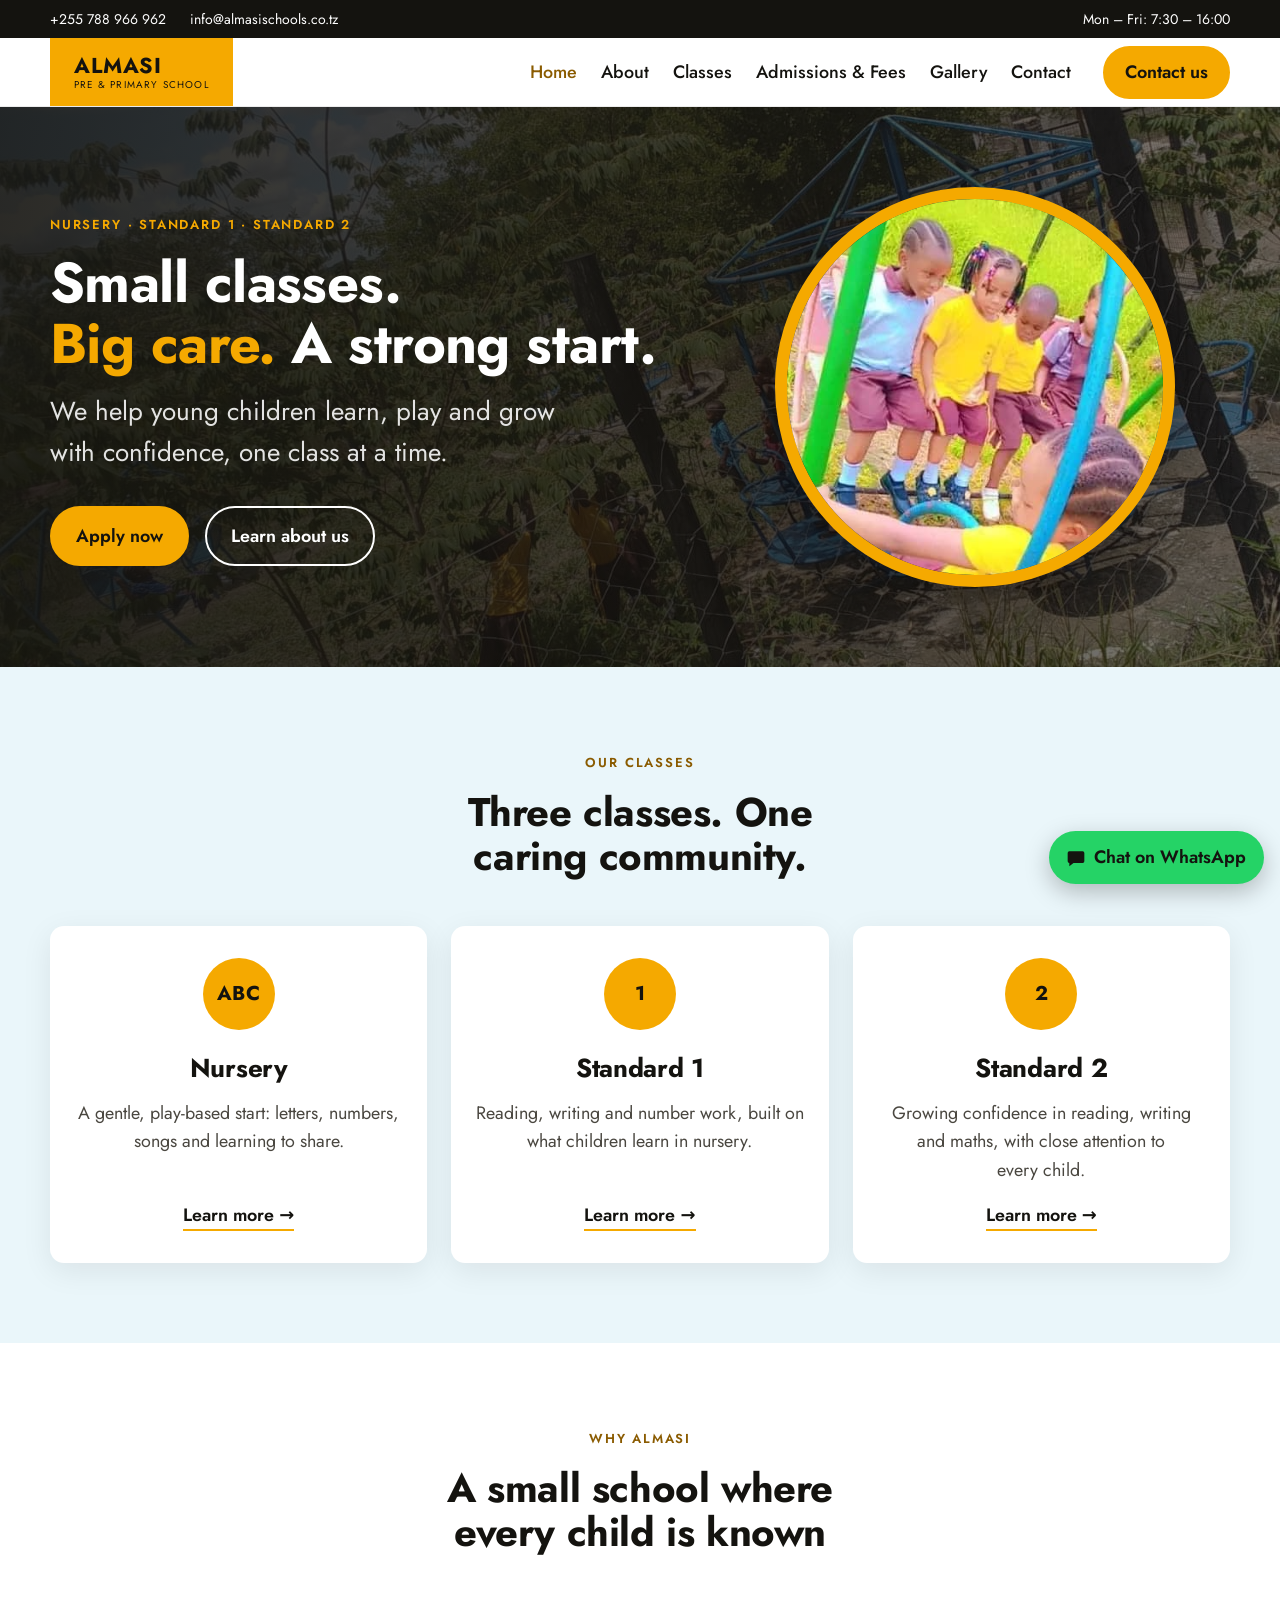
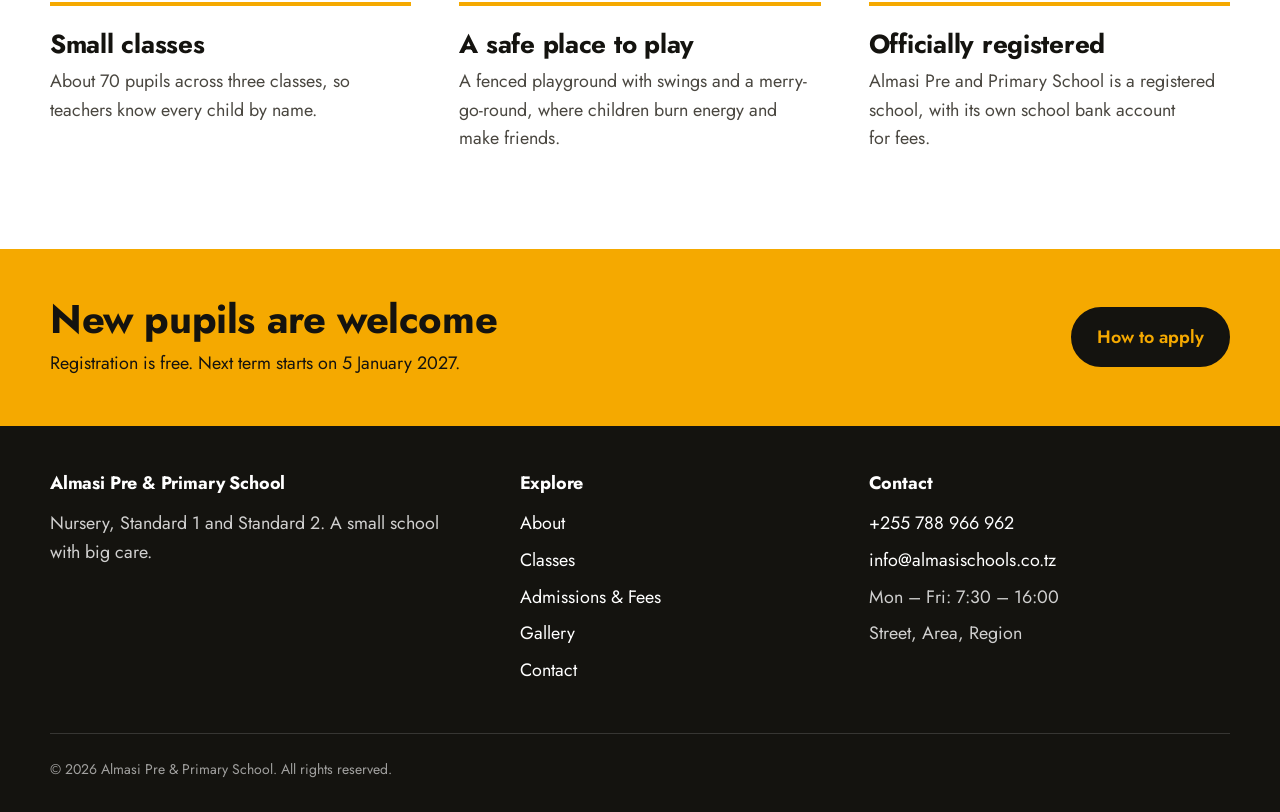
==== index.html @ e77868cb "Initial commit - Almasi Pre and Primary School website" ====
<!doctype html>
<html lang="en">
<head>
  <meta charset="utf-8">
  <meta name="viewport" content="width=device-width, initial-scale=1">
  <title>Almasi Pre &amp; Primary School | Nursery, Standard 1 and Standard 2</title>
  <meta name="description" content="Almasi Pre and Primary School: a small school with big care. Nursery, Standard 1 and Standard 2.">
  <link rel="preconnect" href="https://fonts.googleapis.com">
  <link rel="preconnect" href="https://fonts.gstatic.com" crossorigin>
  <link href="https://fonts.googleapis.com/css2?family=Jost:wght@400;500;600;700&display=swap" rel="stylesheet">
  <link rel="stylesheet" href="css/tokens.css">
  <link rel="stylesheet" href="css/base.css">
  <link rel="stylesheet" href="css/header.css">
  <link rel="stylesheet" href="css/hero.css">
  <link rel="stylesheet" href="css/sections.css">
  <link rel="stylesheet" href="css/footer.css">
  <script src="js/main.js" defer></script>
</head>
<body>
  <a class="skip" href="#main">Skip to content</a>

  <!-- TODO: replace placeholder phone, email and hours with real ones -->
  <div class="topbar">
    <div class="container">
      <div class="topbar__group">
        <a href="tel:+255788966962">+255 788 966 962</a>
        <a href="mailto:info@almasischools.co.tz">info@almasischools.co.tz</a>
      </div>
      <span>Mon – Fri: 7:30 – 16:00</span>
    </div>
  </div>

  <header class="site-header">
    <div class="container">
      <a class="brand" href="index.html" aria-label="Almasi Pre and Primary School, home">
        <strong>ALMASI</strong><span>Pre &amp; Primary School</span>
      </a>
      <button class="nav-toggle" aria-expanded="false" aria-controls="site-nav">Menu</button>
      <nav class="site-nav" id="site-nav" data-open="false" aria-label="Main">
        <ul>
          <li><a class="nav-link" href="index.html" aria-current="page">Home</a></li>
          <li><a class="nav-link" href="about.html">About</a></li>
          <li><a class="nav-link" href="classes.html">Classes</a></li>
          <li><a class="nav-link" href="admissions.html">Admissions &amp; Fees</a></li>
          <li><a class="nav-link" href="gallery.html">Gallery</a></li>
          <li><a class="nav-link" href="contact.html">Contact</a></li>
        </ul>
        <a class="btn" href="contact.html">Contact us</a>
      </nav>
    </div>
  </header>

  <main id="main">
    <section class="hero">
      <div class="container hero__grid">
        <div class="hero__copy">
          <span class="eyebrow">Nursery · Standard 1 · Standard 2</span>
          <h1>Small classes. <em>Big care.</em> A&nbsp;strong&nbsp;start.</h1>          <p class="hero__lead">We help young children learn, play and grow with confidence, one class at a time.</p>
          <div class="hero__actions">
            <a class="btn" href="admissions.html">Apply now</a>
            <a class="btn btn--ghost" href="about.html">Learn about us</a>
          </div>
        </div>
        <div class="hero__photo">
          <img src="img/hero.jpg" width="440" height="863" alt="Almasi pupils playing together on a swing in the school playground">
        </div>
      </div>
    </section>

    <!-- TODO: placeholder copy. Confirm with the school before launch -->
    <section class="section section--tint" aria-labelledby="classes-title">
      <div class="container">
        <div class="section__head">
          <span class="eyebrow">Our classes</span>
          <h2 id="classes-title">Three classes. One caring community.</h2>
        </div>
        <div class="cards">
          <article class="card">
            <div class="card__badge" aria-hidden="true">ABC</div>
            <h3>Nursery</h3>
            <p>A gentle, play-based start: letters, numbers, songs and learning to share.</p>
            <a class="card__link" href="classes.html#nursery">Learn more &rarr;</a>
          </article>
          <article class="card">
            <div class="card__badge" aria-hidden="true">1</div>
            <h3>Standard 1</h3>
            <p>Reading, writing and number work, built on what children learn in nursery.</p>
            <a class="card__link" href="classes.html#standard-1">Learn more &rarr;</a>
          </article>
          <article class="card">
            <div class="card__badge" aria-hidden="true">2</div>
            <h3>Standard 2</h3>
            <p>Growing confidence in reading, writing and maths, with close attention to every child.</p>
            <a class="card__link" href="classes.html#standard-2">Learn more &rarr;</a>
          </article>
        </div>
      </div>
    </section>

    <!-- TODO: confirm pupil numbers; add registration number -->
    <section class="section" aria-labelledby="why-title">
      <div class="container">
        <div class="section__head">
          <span class="eyebrow">Why Almasi</span>
          <h2 id="why-title">A small school where every child is known</h2>
        </div>
        <div class="features">
          <div class="feature">
            <h3>Small classes</h3>
            <p>About 70 pupils across three classes, so teachers know every child by name.</p>
          </div>
          <div class="feature">
            <h3>A safe place to play</h3>
            <p>A fenced playground with swings and a merry-go-round, where children burn energy and make friends.</p>
          </div>
          <div class="feature">
            <h3>Officially registered</h3>
            <p>Almasi Pre and Primary School is a registered school, with its own school bank account for fees.</p>
          </div>
        </div>
      </div>
    </section>

    <section class="band" aria-labelledby="apply-title">
      <div class="container">
        <div>
                    <h2 id="apply-title">New pupils are welcome</h2>
          <p>Registration is free. Next term starts on 5 January 2027.</p>
        </div>
        <a class="btn" href="admissions.html">How to apply</a>
      </div>
    </section>
  </main>

  <!-- TODO: replace placeholder phone, email, address and WhatsApp number -->
  <footer class="site-footer">
    <div class="container">
      <div class="footer__grid">
        <div>
          <h3>Almasi Pre &amp; Primary School</h3>
          <p>Nursery, Standard 1 and Standard 2. A small school with big care.</p>
        </div>
        <div>
          <h3>Explore</h3>
          <ul class="footer__list">
            <li><a href="about.html">About</a></li>
            <li><a href="classes.html">Classes</a></li>
            <li><a href="admissions.html">Admissions &amp; Fees</a></li>
            <li><a href="gallery.html">Gallery</a></li>
            <li><a href="contact.html">Contact</a></li>
          </ul>
        </div>
        <div>
          <h3>Contact</h3>
          <ul class="footer__list">
            <li><a href="tel:+255788966962">+255 788 966 962</a></li>
            <li><a href="mailto:info@almasischools.co.tz">info@almasischools.co.tz</a></li>
            <li>Mon – Fri: 7:30 – 16:00</li>
            <li>Street, Area, Region</li>
          </ul>
        </div>
      </div>
      <div class="footer__legal">
        <p>&copy; 2026 Almasi Pre &amp; Primary School. All rights reserved.</p>
      </div>
    </div>
  </footer>

  <a class="whatsapp" href="https://wa.me/255788966962?text=Hello%20Almasi%20Pre%20%26%20Primary%20School%2C%20I%20would%20like%20to%20ask%20about%20admission." aria-label="Chat with us on WhatsApp">
    <svg viewBox="0 0 24 24" width="20" height="20" aria-hidden="true"><path fill="currentColor" d="M4 4h16a2 2 0 0 1 2 2v10a2 2 0 0 1-2 2H9l-5 4v-4H4a2 2 0 0 1-2-2V6a2 2 0 0 1 2-2z"/></svg>
    <span class="whatsapp__label">Chat on WhatsApp</span>
  </a>
</body>
</html>
---- css/tokens.css ----
:root {
  /* brand: from the uniform and the building */
  --yellow: #F5A900;
  --yellow-soft: #FFF4D6;
  --ink: #14130F;
  --ink-soft: #4A4740;
  --sky: #9ED8E6;
  --sky-soft: #EAF6FA;
  --paper: #FFFFFF;
  --amber-dark: #8A5B00; /* readable amber for text links on white */

  /* type */
  --font: "Jost", system-ui, -apple-system, "Segoe UI", Roboto, sans-serif;
  --step-0: clamp(1rem, 0.96rem + 0.2vw, 1.125rem);
  --step-1: clamp(1.25rem, 1.1rem + 0.7vw, 1.625rem);
  --step-2: clamp(1.625rem, 1.3rem + 1.5vw, 2.5rem);
  --step-3: clamp(2.25rem, 1.6rem + 2.4vw, 3.5rem);
  /* space (4px base) */
  --s-1: 0.25rem;
  --s-2: 0.5rem;
  --s-3: 1rem;
  --s-4: 1.5rem;
  --s-5: 2rem;
  --s-6: 3rem;
  --s-7: 5rem;
  --s-8: 7rem;

  /* shape */
  --radius: 14px;
  --radius-pill: 999px;
  --shadow: 0 8px 30px rgba(20, 19, 15, 0.08);
  --container: 1180px;
}
---- css/base.css ----
*, *::before, *::after { box-sizing: border-box; }

html { -webkit-text-size-adjust: 100%; scroll-behavior: smooth; }

body {
  margin: 0;
  font-family: var(--font);
  font-size: var(--step-0);
  line-height: 1.6;
  color: var(--ink);
  background: var(--paper);
}

img, svg, video { display: block; max-width: 100%; height: auto; }

h1, h2, h3 { line-height: 1.1; font-weight: 700; margin: 0 0 var(--s-3); letter-spacing: -0.01em; }
h1 { font-size: var(--step-3); }
h2 { font-size: var(--step-2); }
h3 { font-size: var(--step-1); }

p { margin: 0 0 var(--s-3); color: var(--ink-soft); }
a { color: var(--amber-dark); }

.container { width: min(100% - 2rem, var(--container)); margin-inline: auto; }

.btn {
  display: inline-flex;
  align-items: center;
  gap: var(--s-2);
  padding: 0.85rem 1.5rem;
  border-radius: var(--radius-pill);
  background: var(--yellow);
  color: var(--ink);
  border: 2px solid var(--yellow);
  font: inherit;
  font-weight: 600;
  text-decoration: none;
  cursor: pointer;
  transition: transform 150ms ease-out, background-color 150ms ease-out, color 150ms ease-out;
}
.btn:hover { background: var(--ink); color: var(--yellow); border-color: var(--ink); }
.btn:active { transform: scale(0.97); }
.btn--ghost { background: transparent; border-color: var(--ink); }

:focus-visible { outline: 3px solid var(--ink); outline-offset: 3px; }

@media (prefers-reduced-motion: reduce) {
* { animation: none !important; transition: none !important; scroll-behavior: auto !important; }
}

.eyebrow {
  display: inline-block; margin-bottom: var(--s-3);
  font-size: .8125rem; font-weight: 600; letter-spacing: .14em;
  text-transform: uppercase; color: var(--amber-dark);
}   

h1, h2, h3 { text-wrap: balance; }
html { scroll-padding-top: 5rem; }

p { text-wrap: pretty; }
---- css/header.css ----
.skip {
  position: absolute; left: -999px; top: 0;
  background: var(--ink); color: #fff; padding: .75rem 1rem; z-index: 100;
}
.skip:focus { left: 0; }

.topbar { display: none; background: var(--ink); color: #fff; font-size: .875rem; }
.topbar .container { display: flex; justify-content: space-between; gap: var(--s-4); padding-block: .5rem; }
.topbar__group { display: flex; flex-wrap: wrap; gap: var(--s-4); }
.topbar a { color: #fff; text-decoration: none; }
.topbar a:hover { color: var(--yellow); }

.site-header {
  position: sticky; top: 0; z-index: 50;
  background: var(--paper);
  border-bottom: 1px solid rgba(20, 19, 15, .08);
}
.site-header .container { display: flex; align-items: stretch; justify-content: space-between; min-height: 68px; }

.brand {
  display: flex; flex-direction: column; justify-content: center;
  padding: 0 var(--s-4); background: var(--yellow); color: var(--ink);
  text-decoration: none; line-height: 1;
}
.brand strong { font-size: 1.35rem; letter-spacing: .04em; }.brand span { margin-top: 4px; font-size: .62rem; letter-spacing: .12em; text-transform: uppercase; }
.nav-toggle {
  align-self: center; background: none; border: 2px solid var(--ink);
  border-radius: 10px; padding: .5rem .85rem; font: inherit; font-weight: 600; cursor: pointer;
}

.site-nav {
  display: none; position: absolute; inset: 100% 0 auto 0;
  background: var(--paper); border-bottom: 1px solid rgba(20, 19, 15, .08);
  padding: var(--s-3) 1rem var(--s-4);
}
.site-nav[data-open="true"] { display: block; }
.site-nav ul { list-style: none; margin: 0; padding: 0; display: grid; gap: var(--s-1); }
.nav-link { display: block; padding: .75rem .25rem; color: var(--ink); font-weight: 500; text-decoration: none; }
.nav-link[aria-current="page"] { color: var(--amber-dark); }
.site-nav .btn { margin-top: var(--s-3); }

@media (min-width: 720px) { .topbar { display: block; } }

@media (min-width: 900px) {
  .nav-toggle { display: none; }
  .site-nav, .site-nav[data-open="true"] {
    position: static; display: flex; align-items: center; gap: var(--s-5);
    padding: 0; border: 0; background: none;
  }
  .site-nav ul { display: flex; gap: var(--s-4); }
  .nav-link { padding: .5rem 0; }
  .nav-link:hover { color: var(--amber-dark); }
  .site-nav .btn { margin: 0; padding: .65rem 1.25rem; }
}

@media (max-width: 899px) {
  .site-header .container { width: 100%; padding-right: 1rem; }
}
---- css/hero.css ----
.hero {
  background:
    linear-gradient(90deg, rgba(20,19,15,.9) 0%, rgba(20,19,15,.75) 55%, rgba(20,19,15,.55) 100%),
    url("../img/hero-bg.jpg") center / cover no-repeat;
  color: #fff;
  padding-block: var(--s-6);
  overflow: hidden;
}
.hero__grid { display: grid; gap: var(--s-6); align-items: center; }

.hero .eyebrow { color: var(--yellow); }
.hero h1 { text-wrap: balance; }
.hero h1 em { font-style: normal; color: var(--yellow); white-space: nowrap; }
.hero__lead { font-size: var(--step-1); max-width: 34ch; color: rgba(255,255,255,.88); }
.hero__actions { display: flex; flex-wrap: wrap; gap: var(--s-3); margin-top: var(--s-5); }

.hero .btn--ghost { border-color: #fff; color: #fff; }
.hero .btn:hover { background: #fff; color: var(--ink); border-color: #fff; }

.hero__photo {
  justify-self: center; width: min(78vw, 400px); aspect-ratio: 1;
  border-radius: 50%; border: 12px solid var(--yellow);
  box-shadow: 0 20px 60px rgba(0,0,0,.35); overflow: hidden;
}
.hero__photo img { width: 100%; height: 100%; object-fit: cover; object-position: 50% 15%; }

@media (min-width: 900px) {
  .hero { padding-block: var(--s-7); }
  .hero__grid { grid-template-columns: 1.1fr .9fr; }
}

@media (prefers-reduced-motion: no-preference) {
  .hero__copy > *, .hero__photo {
    opacity: 0; transform: translateY(12px);
    animation: rise 500ms cubic-bezier(.23, 1, .32, 1) forwards;
  }
  .hero__copy > :nth-child(2) { animation-delay: 60ms; }
  .hero__copy > :nth-child(3) { animation-delay: 120ms; }
  .hero__copy > :nth-child(4) { animation-delay: 180ms; }
  .hero__photo { animation-delay: 120ms; }
}
@keyframes rise { to { opacity: 1; transform: none; } }
---- css/sections.css ----
.section { padding-block: var(--s-7); }
.section--tint { background: var(--sky-soft); }
.section__head { max-width: 40rem; margin: 0 auto var(--s-6); text-align: center; }

.cards { display: grid; gap: var(--s-4); }
@media (min-width: 720px) { .cards { grid-template-columns: repeat(3, 1fr); } }

.card {
  display: flex; flex-direction: column; align-items: center; text-align: center;
  padding: var(--s-5) var(--s-4); background: var(--paper);
  border-radius: var(--radius); box-shadow: var(--shadow);
  transition: transform 200ms ease-out, background-color 200ms ease-out;
}
.card__badge {
  display: grid; place-items: center; width: 72px; height: 72px; margin-bottom: var(--s-4);
  border-radius: 50%; background: var(--yellow); color: var(--ink);
  font-weight: 700; font-size: 1.25rem; letter-spacing: .02em;
  transition: background-color 200ms ease-out, color 200ms ease-out;
}
.card__link { margin-top: auto; font-weight: 600; color: var(--ink); text-decoration: none; border-bottom: 2px solid var(--yellow); }

@media (hover: hover) {
  .card:hover { transform: translateY(-4px); background: var(--yellow); }
  .card:hover p { color: var(--ink); }
  .card:hover .card__badge { background: var(--ink); color: var(--yellow); }
  .card:hover .card__link { border-color: var(--ink); }
}

.features { display: grid; gap: var(--s-5); }
@media (min-width: 720px) { .features { grid-template-columns: repeat(3, 1fr); gap: var(--s-6); } }
.feature { border-top: 4px solid var(--yellow); padding-top: var(--s-4); }
.feature h3 { margin-bottom: var(--s-2); }

.band { background: var(--yellow); padding-block: var(--s-6); }
.band .container { display: grid; gap: var(--s-4); align-items: center; }
.band h2, .band p { color: var(--ink); margin-bottom: 0; }
.band p { margin-top: var(--s-2); }
.band .btn { background: var(--ink); color: var(--yellow); border-color: var(--ink); justify-self: start; }
.band .btn:hover { background: #fff; color: var(--ink); border-color: #fff; }
@media (min-width: 720px) { .band .container { grid-template-columns: 1fr auto; gap: var(--s-6); } }
---- css/footer.css ----
.site-footer { background: var(--ink); color: rgba(255,255,255,.8); padding-block: var(--s-6) var(--s-5); }
.site-footer h3 { color: #fff; font-size: 1.125rem; margin-bottom: var(--s-3); }
.site-footer p, .site-footer li { color: rgba(255,255,255,.8); }
.site-footer a { color: #fff; text-decoration: none; }
.site-footer a:hover { color: var(--yellow); }
.footer__grid { display: grid; gap: var(--s-5); }
@media (min-width: 720px) { .footer__grid { grid-template-columns: 1.4fr 1fr 1.2fr; gap: var(--s-6); } }
.footer__list { list-style: none; margin: 0; padding: 0; display: grid; gap: var(--s-2); }
.footer__legal { margin-top: var(--s-6); padding-top: var(--s-4); border-top: 1px solid rgba(255,255,255,.15); font-size: .875rem; }
.footer__legal p { margin: 0; color: rgba(255,255,255,.6); }

.whatsapp {
  position: fixed; right: 16px; bottom: calc(16px + env(safe-area-inset-bottom, 0px)); z-index: 60;
  display: inline-flex; align-items: center; gap: .5rem;
  padding: .75rem 1.1rem; border-radius: var(--radius-pill);
  background: #25D366; color: var(--ink); font-weight: 600; text-decoration: none;
  box-shadow: 0 8px 24px rgba(0,0,0,.25);
  transition: transform 150ms ease-out;
}
.whatsapp:hover { transform: translateY(-2px); }
.whatsapp:active { transform: scale(.97); }

.site-footer { padding-bottom: calc(var(--s-5) + 64px); }

.whatsapp { padding: 0; width: 56px; height: 56px; justify-content: center; }
.whatsapp svg { width: 26px; height: 26px; }
.whatsapp__label {
  position: absolute; width: 1px; height: 1px; overflow: hidden;
  clip: rect(0 0 0 0); white-space: nowrap;
}

@media (min-width: 720px) {
  .site-footer { padding-bottom: var(--s-5); }
  .whatsapp { width: auto; height: auto; padding: .75rem 1.1rem; }
  .whatsapp svg { width: 20px; height: 20px; }
  .whatsapp__label { position: static; width: auto; height: auto; overflow: visible; clip: auto; }
}
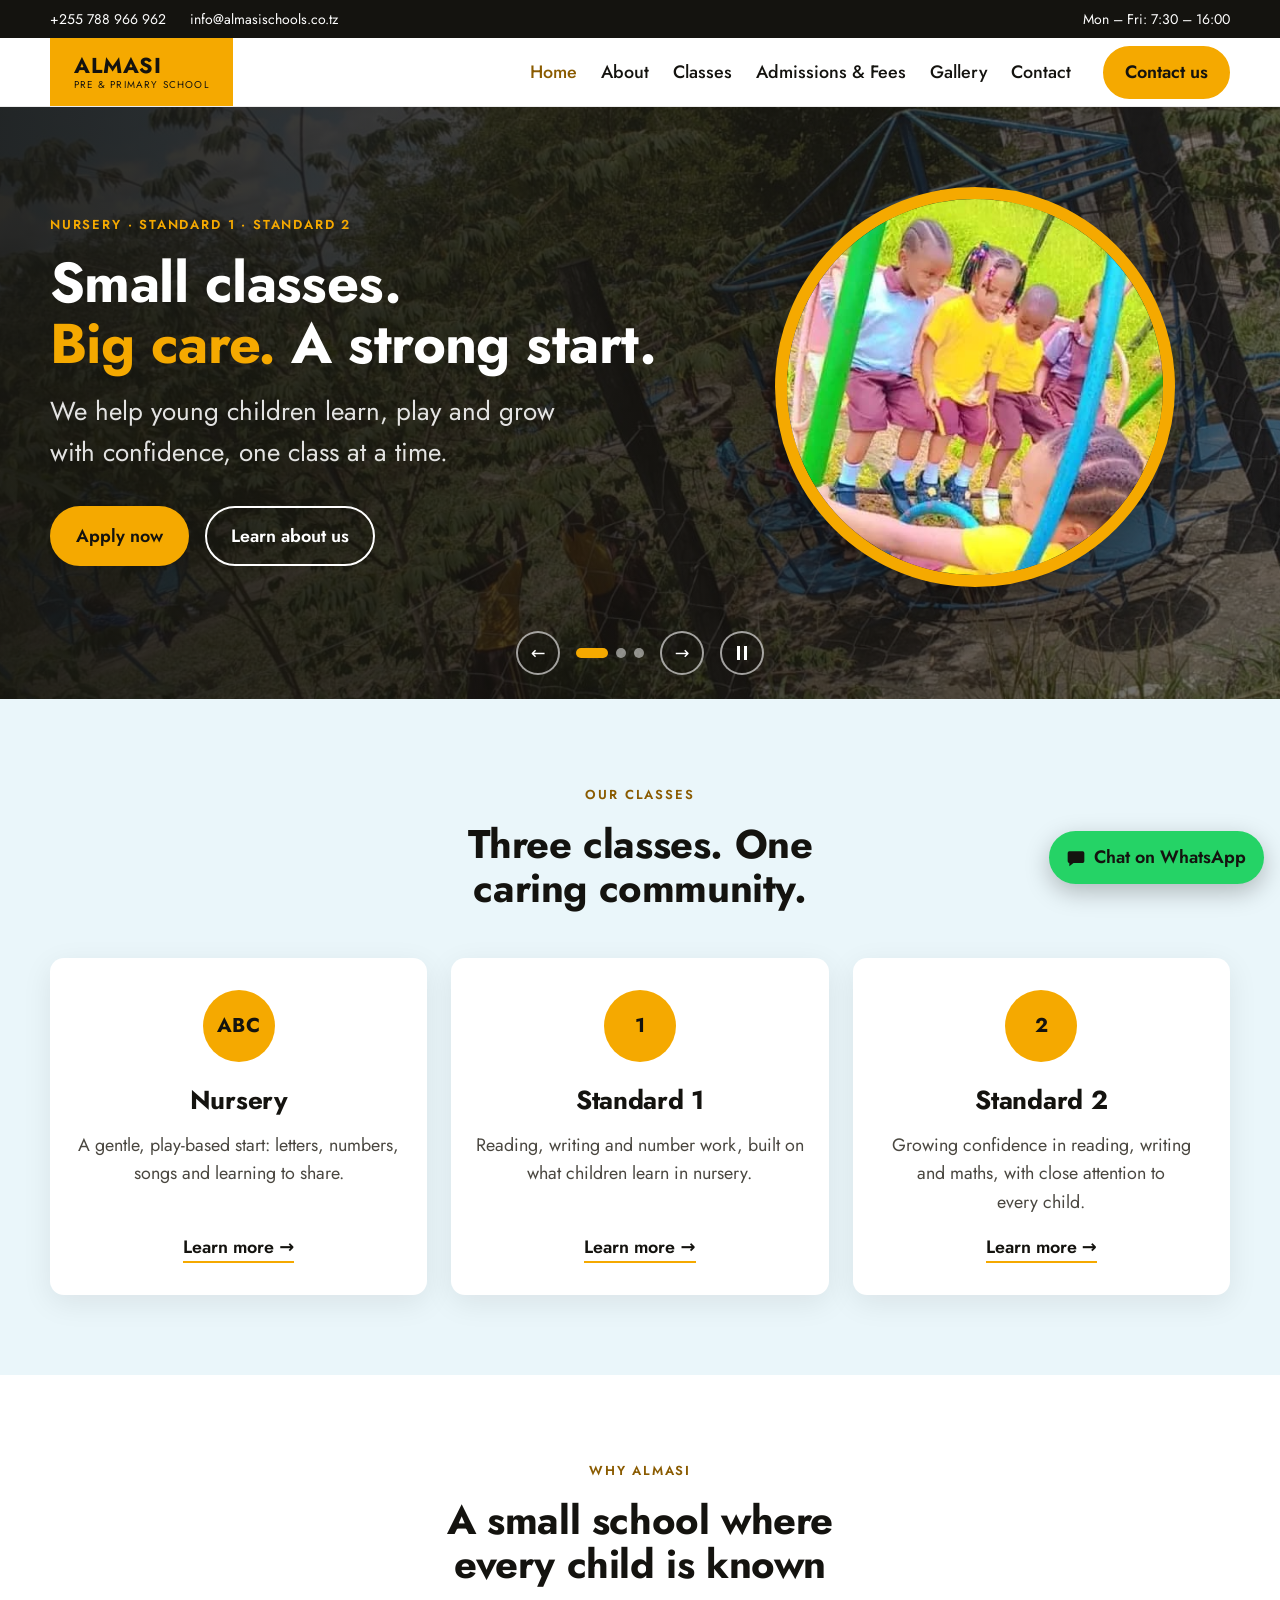
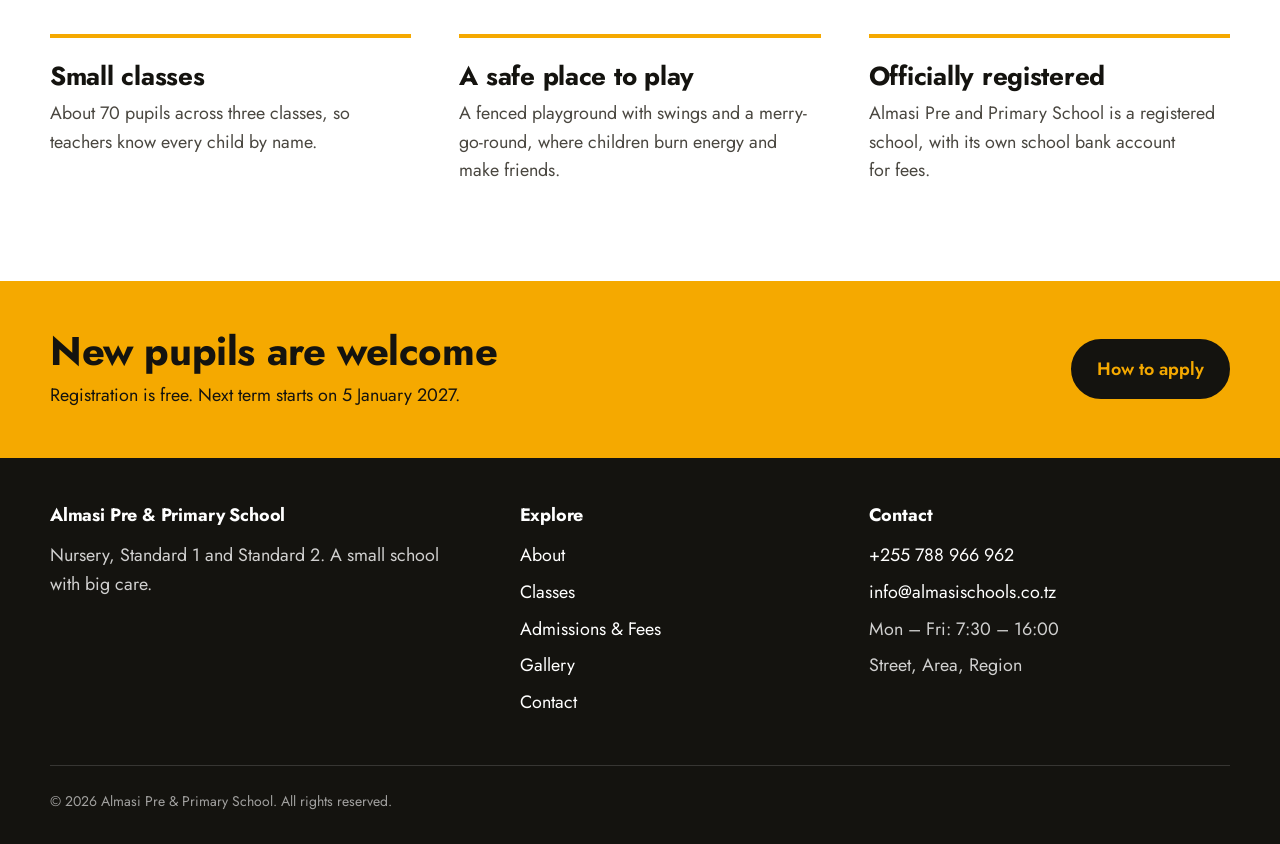
==== commit da040cca: "Add homepage hero slideshow, CSS tokens, and i18n setup" ====
--- a/index.html
+++ b/index.html
@@ -15,6 +15,7 @@
   <link rel="stylesheet" href="css/sections.css">
   <link rel="stylesheet" href="css/footer.css">
   <script src="js/main.js" defer></script>
+  <script src="js/hero.js" defer></script>
 </head>
 <body>
   <a class="skip" href="#main">Skip to content</a>
@@ -51,19 +52,71 @@
   </header>
 
   <main id="main">
-    <section class="hero">
-      <div class="container hero__grid">
-        <div class="hero__copy">
-          <span class="eyebrow">Nursery · Standard 1 · Standard 2</span>
-          <h1>Small classes. <em>Big care.</em> A&nbsp;strong&nbsp;start.</h1>          <p class="hero__lead">We help young children learn, play and grow with confidence, one class at a time.</p>
-          <div class="hero__actions">
-            <a class="btn" href="admissions.html">Apply now</a>
-            <a class="btn btn--ghost" href="about.html">Learn about us</a>
-          </div>
-        </div>
-        <div class="hero__photo">
-          <img src="img/hero.jpg" width="440" height="863" alt="Almasi pupils playing together on a swing in the school playground">
-        </div>
+        <section class="hero" aria-roledescription="carousel" aria-label="Highlights">
+      <div class="hero__slides" aria-live="off">
+
+        <article class="slide slide--1 is-active" aria-roledescription="slide" aria-label="1 of 3">
+          <div class="container hero__grid">
+            <div class="hero__copy">
+              <span class="eyebrow">Nursery · Standard 1 · Standard 2</span>
+              <h1 class="hero__title">Small classes. <em>Big care.</em> A&nbsp;strong&nbsp;start.</h1>
+              <p class="hero__lead">We help young children learn, play and grow with confidence, one class at a time.</p>
+              <div class="hero__actions">
+                <a class="btn" href="admissions.html">Apply now</a>
+                <a class="btn btn--ghost" href="about.html">Learn about us</a>
+              </div>
+            </div>
+            <div class="hero__photo">
+              <img src="img/hero.jpg" width="440" height="863" style="object-position: 50% 15%" alt="Pupils sitting together on a swing in the school playground">
+            </div>
+          </div>
+        </article>
+
+        <article class="slide slide--2" aria-roledescription="slide" aria-label="2 of 3">
+          <div class="container hero__grid">
+            <div class="hero__copy">
+              <span class="eyebrow">Admissions</span>
+              <h2 class="hero__title">New pupils are <em>welcome</em>.</h2>
+              <p class="hero__lead">Registration is free. Next term starts on 5 January 2027.</p>
+              <div class="hero__actions">
+                <a class="btn" href="admissions.html">How to apply</a>
+                <a class="btn btn--ghost" href="contact.html">Contact us</a>
+              </div>
+            </div>
+            <div class="hero__photo">
+              <img src="img/gallery/pupil-uniform.jpg" width="960" height="1280" style="object-position: 50% 20%" alt="A pupil in the yellow and black Almasi school uniform">
+            </div>
+          </div>
+        </article>
+
+        <article class="slide slide--3" aria-roledescription="slide" aria-label="3 of 3">
+          <div class="container hero__grid">
+            <div class="hero__copy">
+              <span class="eyebrow">Safe and caring</span>
+              <h2 class="hero__title">A safe place to <em>play and learn</em></h2>
+              <p class="hero__lead">A fenced playground with swings and play equipment, and teachers who know every child.</p>
+              <div class="hero__actions">
+                <a class="btn" href="gallery.html">See our gallery</a>
+                <a class="btn btn--ghost" href="contact.html">Visit us</a>
+              </div>
+            </div>
+            <div class="hero__photo">
+              <img src="img/gallery/two-pupils.jpg" width="590" height="1080" style="object-position: 50% 22%" alt="Two pupils in school uniform holding hands">
+            </div>
+          </div>
+        </article>
+
+      </div>
+
+      <div class="hero__controls">
+        <button class="hero__arrow hero__prev" type="button" aria-label="Previous slide">&larr;</button>
+        <div class="hero__dots">
+          <button class="hero__dot" type="button" aria-label="Go to slide 1" aria-current="true"></button>
+          <button class="hero__dot" type="button" aria-label="Go to slide 2"></button>
+          <button class="hero__dot" type="button" aria-label="Go to slide 3"></button>
+        </div>
+        <button class="hero__arrow hero__next" type="button" aria-label="Next slide">&rarr;</button>
+        <button class="hero__pause" type="button" aria-label="Pause slideshow" aria-pressed="false"></button>
       </div>
     </section>
 
--- a/css/header.css
+++ b/css/header.css
@@ -55,4 +55,27 @@
 
 @media (max-width: 899px) {
   .site-header .container { width: 100%; padding-right: 1rem; }
+}
+
+.lang {
+  display: flex; align-self: center; gap: 2px; padding: 3px;
+  margin-left: auto; margin-right: var(--s-2);
+  border: 2px solid var(--ink); border-radius: var(--radius-pill);
+}
+.lang button {
+  border: 0; border-radius: var(--radius-pill); background: transparent; color: var(--ink);
+  font: inherit; font-size: .75rem; font-weight: 700; letter-spacing: .06em;
+  padding: .3rem .55rem; cursor: pointer;
+  transition: background-color 150ms ease-out, color 150ms ease-out;
+}
+.lang button[aria-pressed="true"] { background: var(--ink); color: var(--yellow); }
+
+@media (max-width: 480px) {
+  .brand { padding: 0 .75rem; }
+  .brand strong { font-size: 1.2rem; }
+  .nav-toggle { padding: .45rem .7rem; }
+}
+@media (min-width: 900px) {
+  .lang { order: 3; margin-left: var(--s-4); margin-right: 0; }
+  .site-nav { order: 2; margin-left: auto; }
 }
--- a/css/hero.css
+++ b/css/hero.css
@@ -1,42 +1,97 @@
-.hero {
-  background:
-    linear-gradient(90deg, rgba(20,19,15,.9) 0%, rgba(20,19,15,.75) 55%, rgba(20,19,15,.55) 100%),
-    url("../img/hero-bg.jpg") center / cover no-repeat;
-  color: #fff;
-  padding-block: var(--s-6);
-  overflow: hidden;
+.hero { position: relative; background: var(--ink); color: #fff; }
+.hero__slides { display: grid; }
+
+.slide {
+  grid-area: 1 / 1;
+  position: relative; overflow: hidden;
+  padding-block: var(--s-6) 6rem;
+  opacity: 0; visibility: hidden;
+  transition: opacity 600ms ease, visibility 0s linear 600ms;
 }
+.slide.is-active { opacity: 1; visibility: visible; transition: opacity 600ms ease, visibility 0s; }
+
+.slide::before, .slide::after { content: ""; position: absolute; inset: 0; }
+.slide::before {
+  background-size: cover; background-position: center; background-repeat: no-repeat;
+  transform: scale(1); transition: transform 8s ease-out;
+}
+.slide.is-active::before { transform: scale(1.08); }
+.slide::after {
+  background: linear-gradient(90deg, rgba(20,19,15,.9) 0%, rgba(20,19,15,.75) 55%, rgba(20,19,15,.55) 100%);
+}
+.slide--1::before { background-image: url("../img/hero-bg.jpg"); }
+.slide--2::before { background-image: url("../img/gallery/classroom.jpg"); }
+.slide--3::before { background-image: url("../img/gallery/school-building.jpg"); }
+
+.slide > .container { position: relative; z-index: 2; }
 .hero__grid { display: grid; gap: var(--s-6); align-items: center; }
 
 .hero .eyebrow { color: var(--yellow); }
-.hero h1 { text-wrap: balance; }
-.hero h1 em { font-style: normal; color: var(--yellow); white-space: nowrap; }
-.hero__lead { font-size: var(--step-1); max-width: 34ch; color: rgba(255,255,255,.88); }
+.hero__title {
+  margin: 0 0 var(--s-3); font-size: var(--step-3); line-height: 1.1;
+  font-weight: 700; letter-spacing: -0.01em; text-wrap: balance;
+}
+.hero__title em { font-style: normal; color: var(--yellow); }
+.slide--1 .hero__title em { white-space: nowrap; }
+.hero__lead { max-width: 34ch; font-size: var(--step-1); color: rgba(255,255,255,.88); }
 .hero__actions { display: flex; flex-wrap: wrap; gap: var(--s-3); margin-top: var(--s-5); }
-
 .hero .btn--ghost { border-color: #fff; color: #fff; }
 .hero .btn:hover { background: #fff; color: var(--ink); border-color: #fff; }
 
 .hero__photo {
-  justify-self: center; width: min(78vw, 400px); aspect-ratio: 1;
+  justify-self: center; width: min(70vw, 400px); aspect-ratio: 1;
   border-radius: 50%; border: 12px solid var(--yellow);
-  box-shadow: 0 20px 60px rgba(0,0,0,.35); overflow: hidden;
+  box-shadow: 0 20px 60px rgba(0,0,0,.35); overflow: hidden; background: var(--ink);
 }
-.hero__photo img { width: 100%; height: 100%; object-fit: cover; object-position: 50% 15%; }
+.hero__photo img { width: 100%; height: 100%; object-fit: cover; }
 
 @media (min-width: 900px) {
-  .hero { padding-block: var(--s-7); }
+  .slide { padding-block: var(--s-7) 7rem; }
   .hero__grid { grid-template-columns: 1.1fr .9fr; }
 }
 
+/* controls */
+.hero__controls {
+  position: absolute; inset-inline: 0; bottom: var(--s-4); z-index: 3;
+  display: flex; justify-content: center; align-items: center; gap: var(--s-3);
+}
+.hero__arrow, .hero__pause {
+  display: grid; place-items: center; width: 44px; height: 44px; padding: 0;
+  border: 2px solid rgba(255,255,255,.6); border-radius: 50%;
+  background: rgba(20,19,15,.45); color: #fff; font: inherit; font-size: 1.1rem; cursor: pointer;
+  transition: background-color 150ms ease-out, color 150ms ease-out, transform 150ms ease-out;
+}
+.hero__arrow:active, .hero__pause:active { transform: scale(.94); }
+@media (hover: hover) {
+  .hero__arrow:hover, .hero__pause:hover { background: var(--yellow); color: var(--ink); border-color: var(--yellow); }
+}
+.hero__pause::before { content: ""; width: 10px; height: 14px; border-inline: 3px solid currentColor; }
+.hero__pause[aria-pressed="true"]::before {
+  width: 0; height: 0; margin-left: 3px; border-inline: 0;
+  border-left: 12px solid currentColor; border-block: 8px solid transparent;
+}
+
+.hero__dots { display: flex; align-items: center; gap: .5rem; }
+.hero__dot {
+  position: relative; width: 10px; height: 10px; padding: 0; border: 0; border-radius: var(--radius-pill);
+  background: rgba(255,255,255,.5); cursor: pointer;
+  transition: width 250ms ease-out, background-color 250ms ease-out;
+}
+.hero__dot::after { content: ""; position: absolute; inset: -14px -4px; }
+.hero__dot[aria-current="true"] { width: 32px; background: var(--yellow); }
+
 @media (prefers-reduced-motion: no-preference) {
-  .hero__copy > *, .hero__photo {
-    opacity: 0; transform: translateY(12px);
-    animation: rise 500ms cubic-bezier(.23, 1, .32, 1) forwards;
+  .slide.is-active .hero__copy > *, .slide.is-active .hero__photo {
+    animation: rise 600ms cubic-bezier(.23, 1, .32, 1) both;
   }
-  .hero__copy > :nth-child(2) { animation-delay: 60ms; }
-  .hero__copy > :nth-child(3) { animation-delay: 120ms; }
-  .hero__copy > :nth-child(4) { animation-delay: 180ms; }
-  .hero__photo { animation-delay: 120ms; }
+  .slide.is-active .hero__copy > :nth-child(2) { animation-delay: 80ms; }
+  .slide.is-active .hero__copy > :nth-child(3) { animation-delay: 160ms; }
+  .slide.is-active .hero__copy > :nth-child(4) { animation-delay: 240ms; }
+  .slide.is-active .hero__photo { animation-delay: 160ms; }
 }
-@keyframes rise { to { opacity: 1; transform: none; } } +@keyframes rise { from { opacity: 0; transform: translateY(14px); } to { opacity: 1; transform: none; } }
+
+@media (prefers-reduced-motion: reduce) {
+  .slide, .slide::before { transition: none; }
+  .slide.is-active::before { transform: none; }
+}
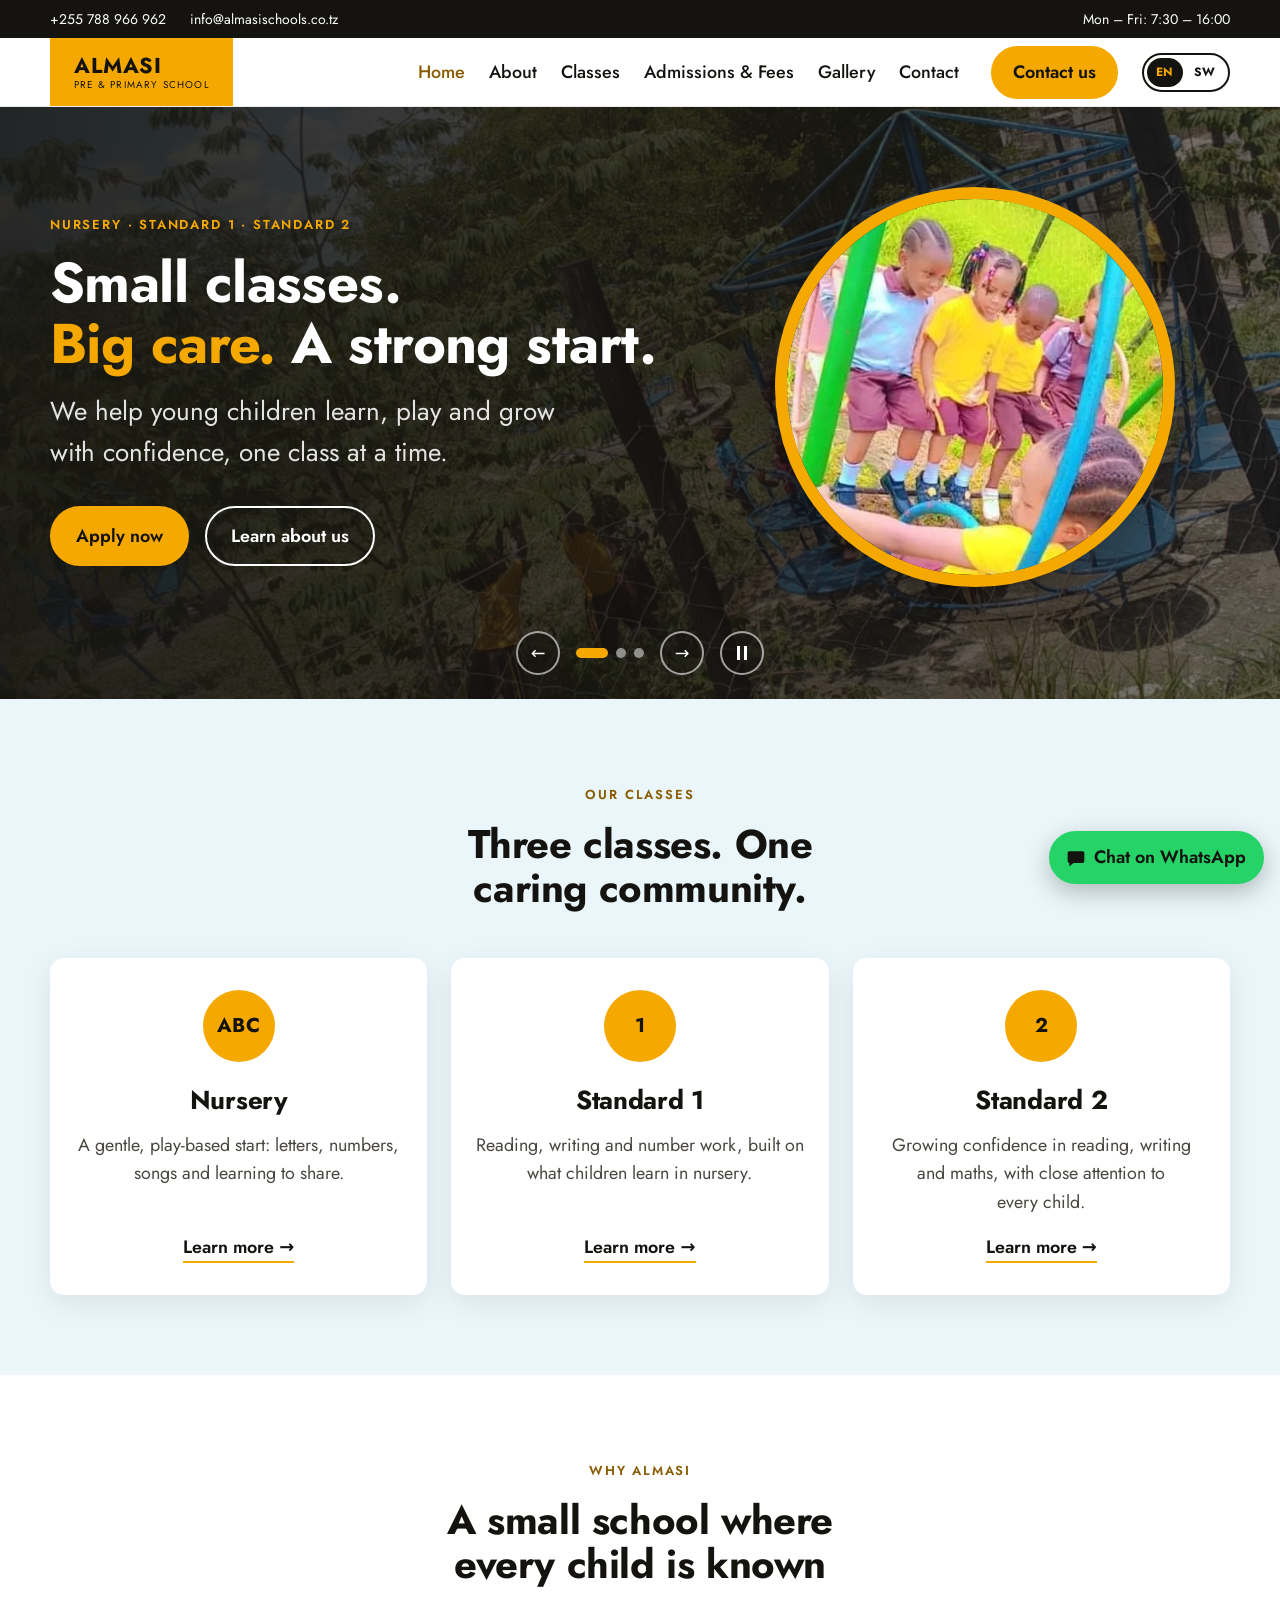
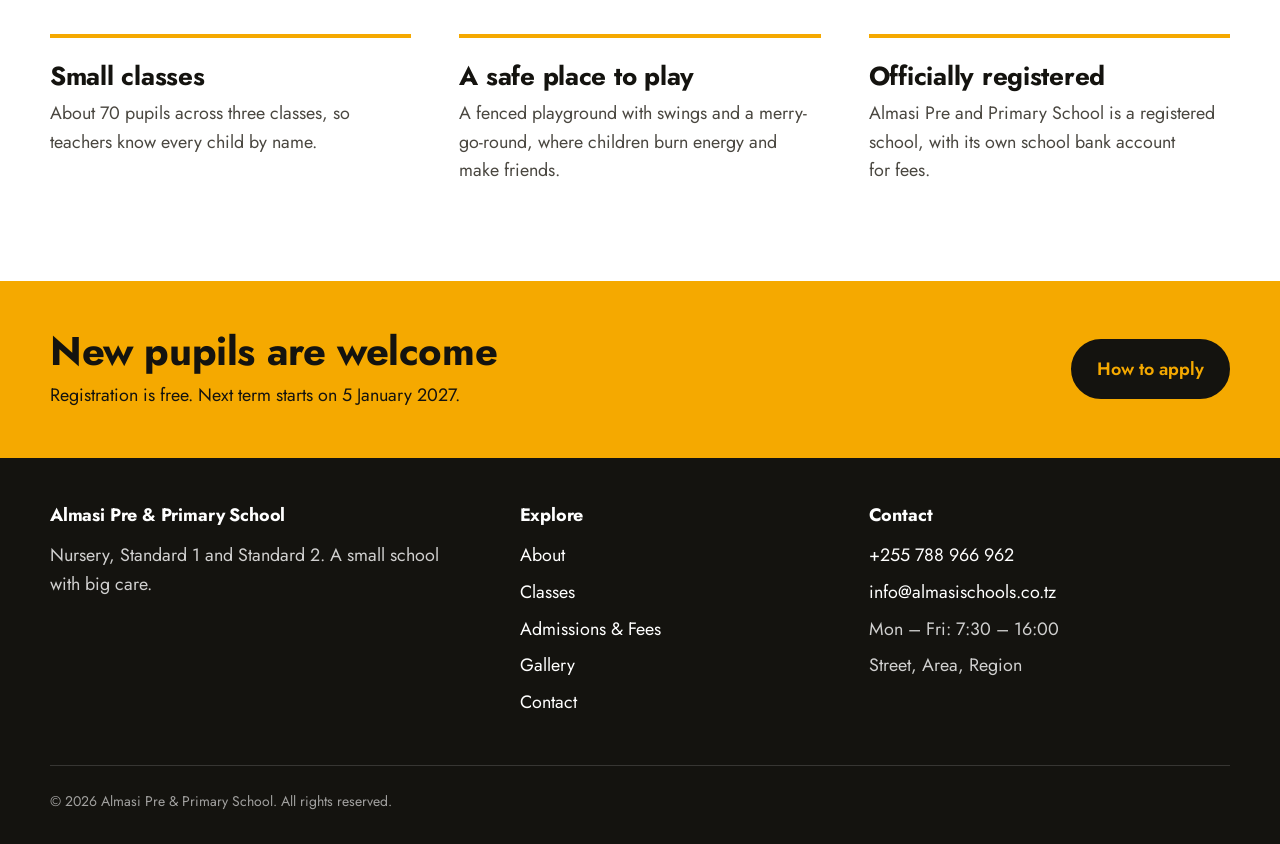
==== commit 6ec2d743: "Add swift hero slideshow, lightbox gallery, and bilingual EN/SW toggle" ====
--- a/index.html
+++ b/index.html
@@ -16,6 +16,7 @@
   <link rel="stylesheet" href="css/footer.css">
   <script src="js/main.js" defer></script>
   <script src="js/hero.js" defer></script>
+  <script src="js/i18n.js" defer></script>
 </head>
 <body>
   <a class="skip" href="#main">Skip to content</a>
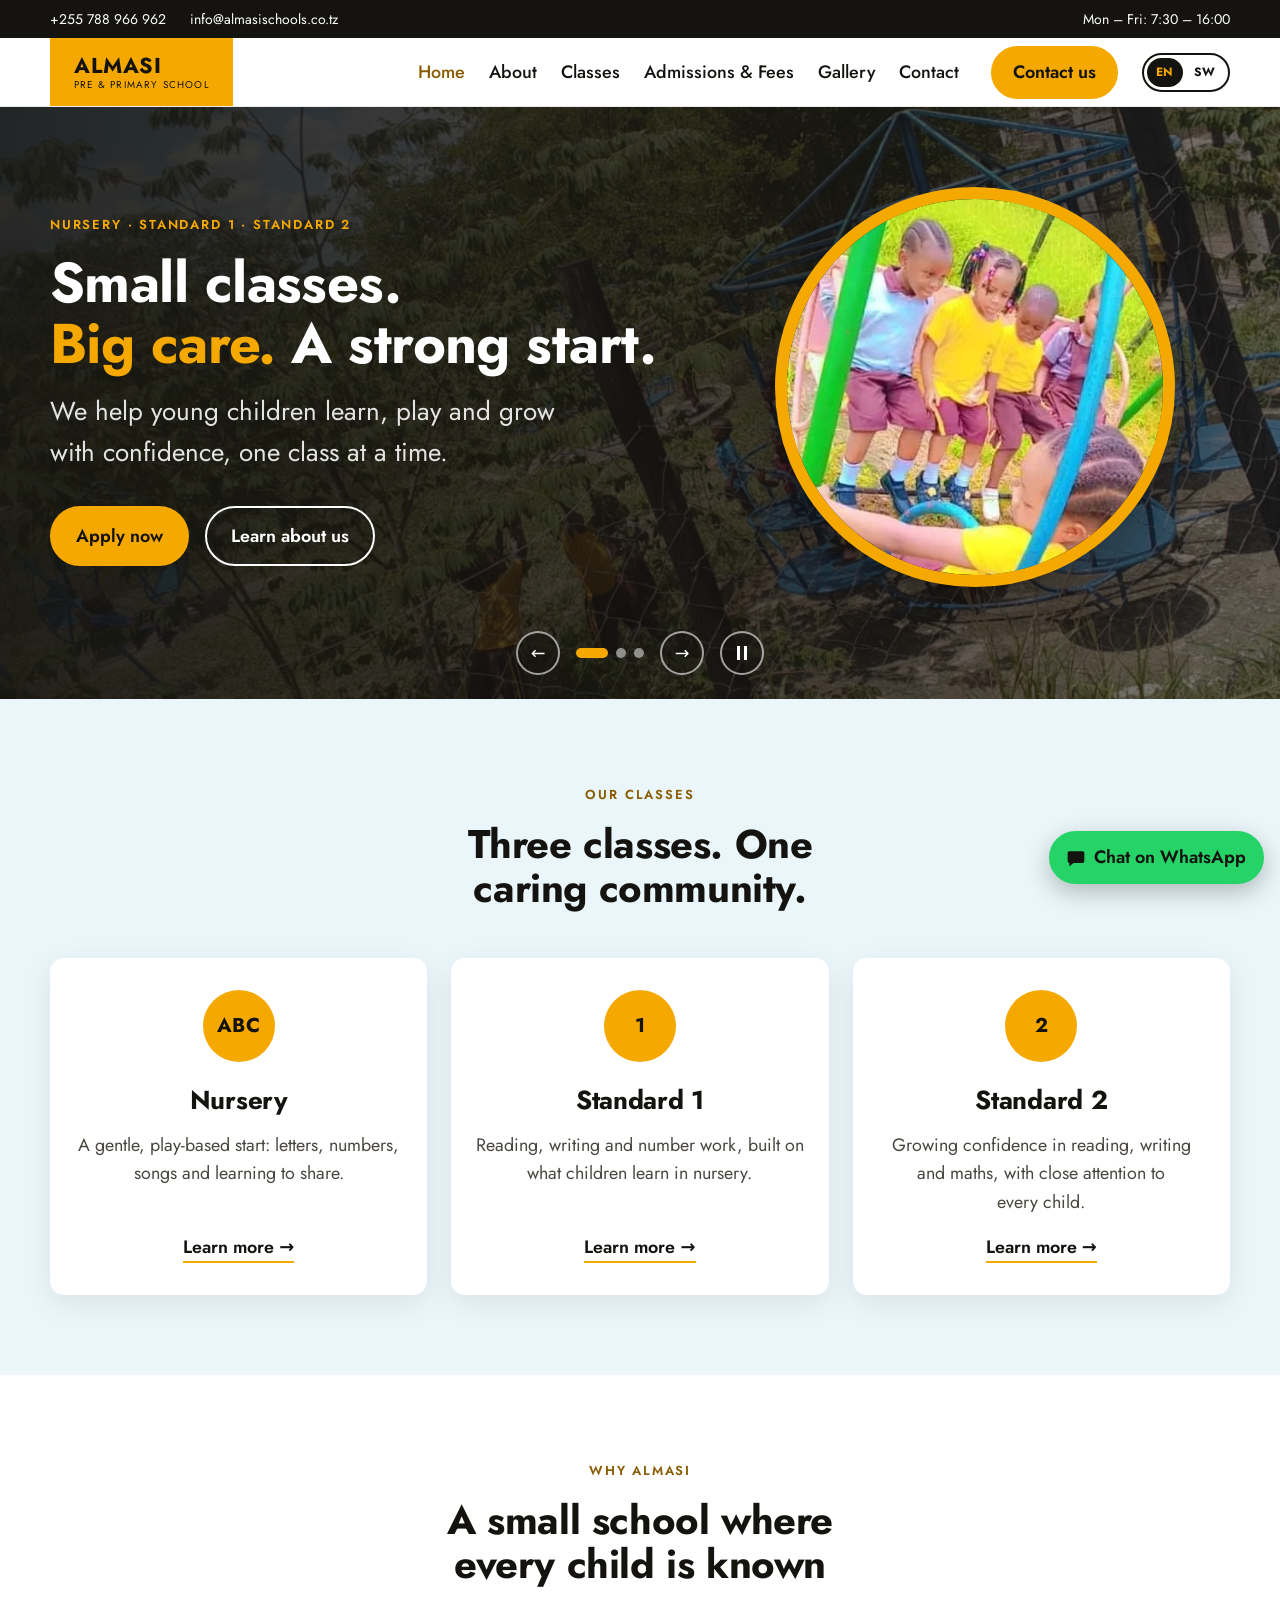
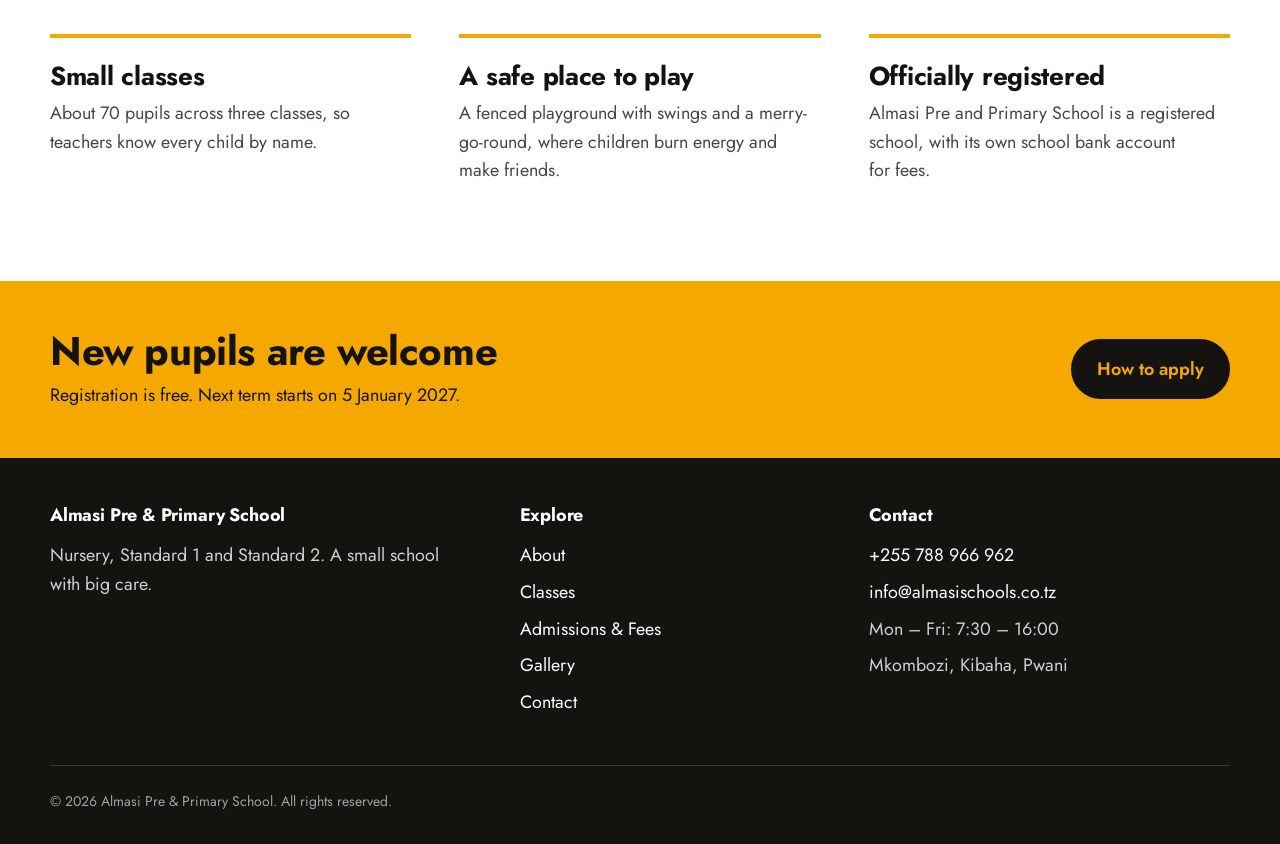
==== commit 7f379f50: "Deploy live school website" ====
--- a/index.html
+++ b/index.html
@@ -210,7 +210,7 @@
             <li><a href="tel:+255788966962">+255 788 966 962</a></li>
             <li><a href="mailto:info@almasischools.co.tz">info@almasischools.co.tz</a></li>
             <li>Mon – Fri: 7:30 – 16:00</li>
-            <li>Street, Area, Region</li>
+            <li>Mkombozi, Kibaha, Pwani</li>
           </ul>
         </div>
       </div>
